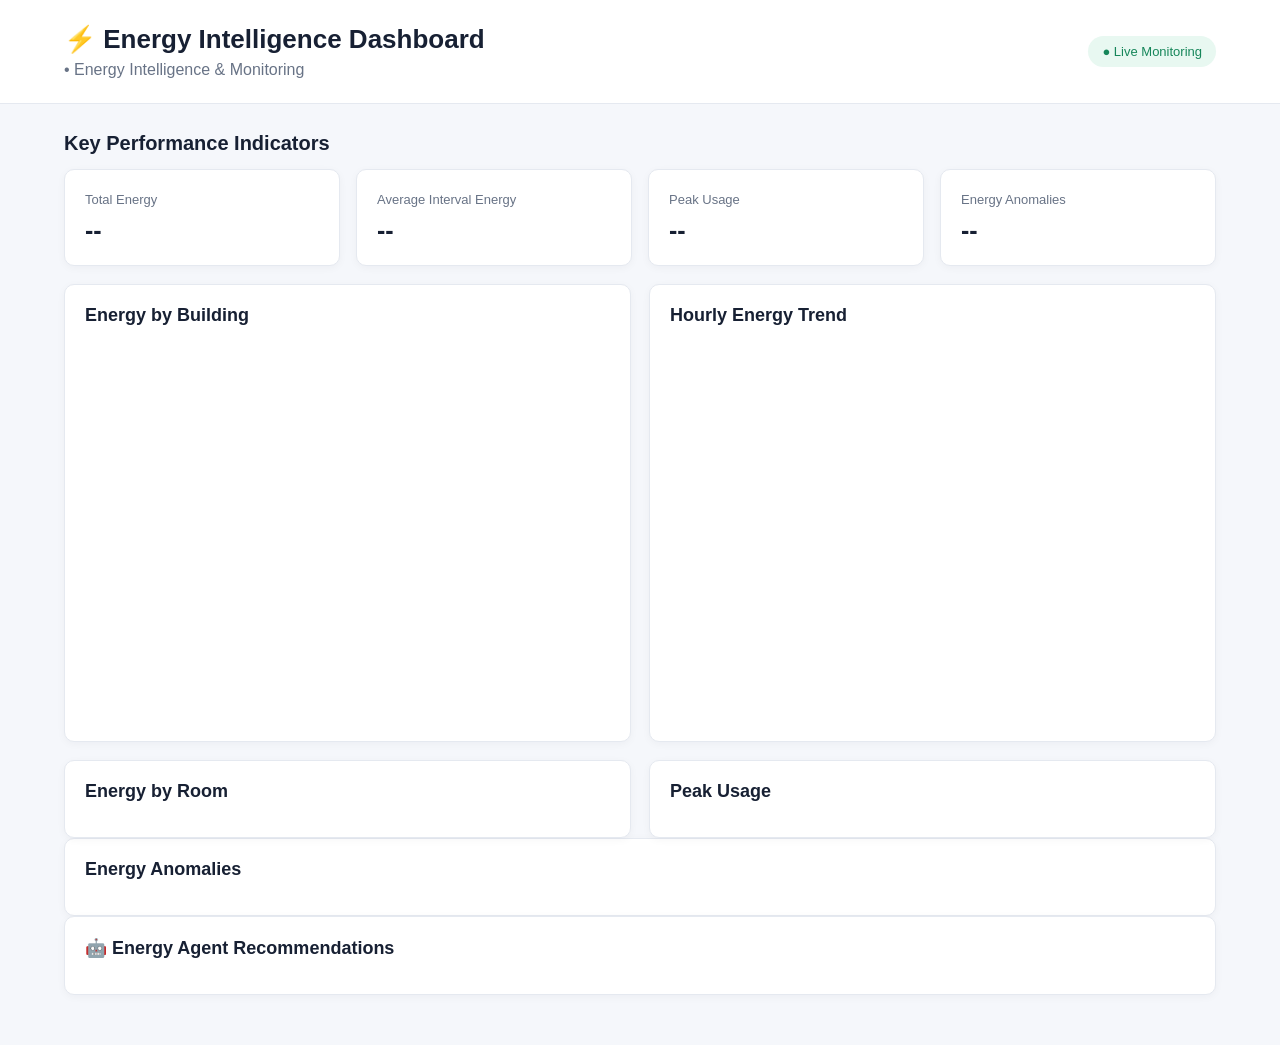
==== static/index.html @ c92b5036 "Added Energy agent" ====
<!DOCTYPE html>
<html lang="en">
<head>
    <meta charset="UTF-8">
    <meta name="viewport" content="width=device-width, initial-scale=1.0">
    <title>Energy Intelligence Dashboard</title>
    <link rel="stylesheet" href="/static/style.css">
</head>
<body>
    <header class="topbar">
        <div>
            <h1>⚡ Energy Intelligence Dashboard</h1>
            <p> • Energy Intelligence & Monitoring</p>
        </div>
        <span class="live">● Live Monitoring</span>
    </header>

    <main>

        <h2 class="section-title">Key Performance Indicators</h2>

        <section class="kpis">
            <div class="kpi">
                <span>Total Energy</span>
                <strong id="totalEnergy">--</strong>
            </div>
            <div class="kpi">
                <span>Average Interval Energy</span>
                <strong id="averageEnergy">--</strong>
            </div>
            <div class="kpi">
                <span>Peak Usage</span>
                <strong id="peakEnergy">--</strong>
            </div>
            <div class="kpi">
                <span>Energy Anomalies</span>
                <strong id="anomalyCount">--</strong>
            </div>
        </section>

        <section class="grid two">
            <div class="card">
                <h2>Energy by Building</h2>
                <div id="buildingChart" class="bar-chart"></div>
            </div>

            <div class="card trend-card">
                <h2>Hourly Energy Trend</h2>

                <div class="trend-wrapper">
                    <svg
                        id="trendChart"
                        viewBox="0 0 760 380"
                        preserveAspectRatio="xMidYMid meet"
                        aria-label="Hourly energy trend graph"
                    ></svg>
                </div>
            </div>
        </section>

        <section class="grid two">
            <div class="card">
                <h2>Energy by Room</h2>
                <div id="roomChart" class="bar-chart"></div>
            </div>

            <div class="card">
                <h2>Peak Usage</h2>
                <div id="peakDetails" class="details"></div>
            </div>
        </section>

        <section class="card">
            <h2>Energy Anomalies</h2>
            <div id="anomalies"></div>
        </section>

        <section class="card">
            <h2>🤖 Energy Agent Recommendations</h2>
            <div id="recommendations"></div>
        </section>
    </main>

    <div id="energyTooltip"></div>

    <script src="/static/app.js"></script>
</body>
</html>
---- static/style.css ----
* {
    box-sizing: border-box;
}

body {
    margin: 0;
    font-family: Arial, sans-serif;
    background: #f5f7fb;
    color: #172033;
}

.topbar {
    background: white;
    padding: 24px 5%;
    display: flex;
    justify-content: space-between;
    align-items: center;
    border-bottom: 1px solid #e5e9f0;
}

h1 {
    margin: 0;
    font-size: 26px;
}

.topbar p {
    margin: 6px 0 0;
    color: #687386;
}

.live {
    background: #e8f8f1;
    color: #16865a;
    padding: 8px 14px;
    border-radius: 20px;
    font-size: 13px;
}

main {
    width: 90%;
    max-width: 1300px;
    margin: 24px auto 50px;
}

.feature-card,
.card,
.kpi {
    background: white;
    border: 1px solid #e5e9f0;
    border-radius: 10px;
    box-shadow: 0 2px 8px rgba(20, 30, 50, 0.04);
}

.feature-card {
    padding: 20px;
}

.feature-card h2,
.card h2 {
    margin-top: 0;
    font-size: 18px;
}

.features {
    display: grid;
    grid-template-columns: repeat(3, 1fr);
    gap: 12px;
    color: #445066;
    font-size: 14px;
}

.section-title {
    margin: 28px 0 14px;
    font-size: 20px;
}

.kpis {
    display: grid;
    grid-template-columns: repeat(4, 1fr);
    gap: 16px;
}

.kpi {
    padding: 20px;
}

.kpi span {
    color: #687386;
    font-size: 13px;
}

.kpi strong {
    display: block;
    margin-top: 8px;
    font-size: 25px;
}

.grid {
    display: grid;
    gap: 18px;
    margin-top: 18px;
}

.grid.two {
    grid-template-columns: 1fr 1fr;
}

.card {
    padding: 20px;
}

.trend-card {
    min-width: 0;
}

.trend-wrapper {
    width: 100%;
    overflow: visible;
}

#trendChart {
    display: block;
    width: 100%;
    height: 380px;
    overflow: visible;
}

.bar-chart {
    display: flex;
    flex-direction: column;
    gap: 15px;
}

.bar-row {
    display: grid;
    grid-template-columns: 150px 1fr 70px;
    align-items: center;
    gap: 10px;
    font-size: 13px;
}

.bar-track {
    height: 12px;
    background: #edf1f6;
    border-radius: 10px;
    overflow: hidden;
}

.bar {
    height: 100%;
    background: #3b82f6;
    border-radius: 10px;
}

.details {
    line-height: 2;
}

table {
    width: 100%;
    border-collapse: collapse;
    font-size: 13px;
}

th,
td {
    text-align: left;
    padding: 11px;
    border-bottom: 1px solid #edf0f4;
}

th {
    background: #f8f9fb;
}

.alert {
    padding: 15px;
    border-radius: 8px;
    margin-bottom: 12px;
}

.high {
    background: #fff0f0;
    border-left: 4px solid #dc3545;
}

.medium {
    background: #fff8e8;
    border-left: 4px solid #f0a500;
}

.low {
    background: #edf9f1;
    border-left: 4px solid #24a148;
}

.alert-title {
    font-weight: bold;
    margin-bottom: 6px;
}

.muted {
    color: #687386;
    font-size: 13px;
}

#energyTooltip {
    position: fixed;
    display: none;
    background: #172033;
    color: white;
    padding: 8px 10px;
    border-radius: 6px;
    font-size: 12px;
    pointer-events: none;
    z-index: 1000;
}

@media (max-width: 900px) {
    .kpis,
    .grid.two,
    .features {
        grid-template-columns: 1fr;
    }

    #trendChart {
        height: 330px;
    }
}

@media (max-width: 600px) {
    .topbar {
        align-items: flex-start;
        gap: 15px;
        flex-direction: column;
    }

    .bar-row {
        grid-template-columns: 100px 1fr 60px;
    }
}
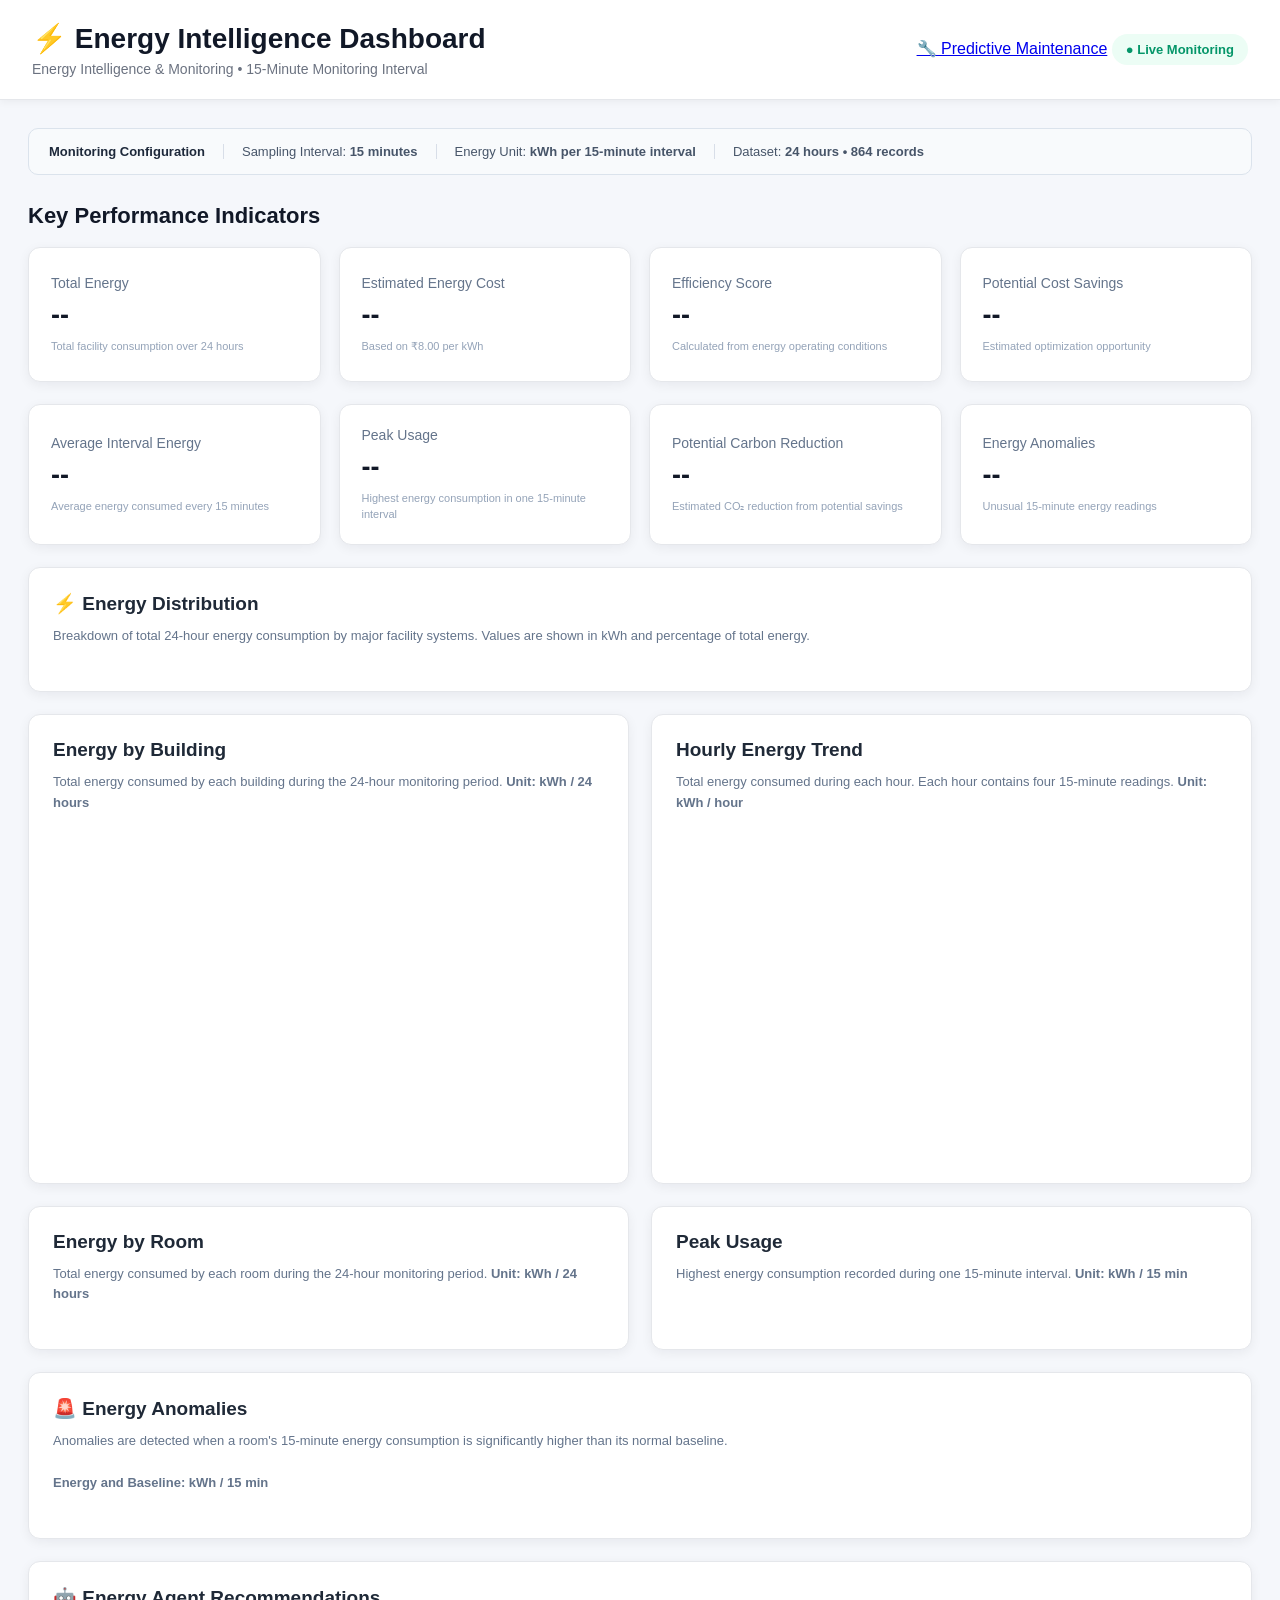
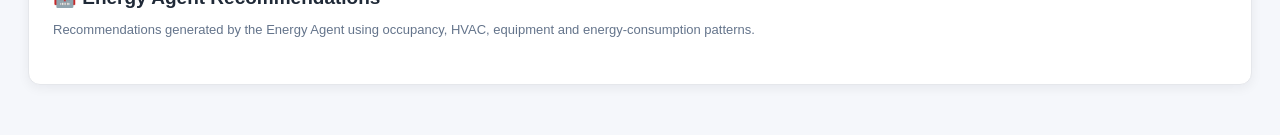
==== commit 305743da: "Add Milestone 2 project" ====
--- a/static/index.html
+++ b/static/index.html
@@ -1,88 +1,392 @@
 <!DOCTYPE html>
 <html lang="en">
+
 <head>
     <meta charset="UTF-8">
     <meta name="viewport" content="width=device-width, initial-scale=1.0">
+
     <title>Energy Intelligence Dashboard</title>
+
     <link rel="stylesheet" href="/static/style.css">
 </head>
+
 <body>
+
     <header class="topbar">
+
         <div>
             <h1>⚡ Energy Intelligence Dashboard</h1>
-            <p> • Energy Intelligence & Monitoring</p>
+
+            <p>
+                Energy Intelligence & Monitoring
+                • 15-Minute Monitoring Interval
+            </p>
         </div>
-        <span class="live">● Live Monitoring</span>
+
+        <div class="header-actions">
+            <a class="nav-link" href="/static/maintenance.html">🔧 Predictive Maintenance</a>
+            <span class="live">● Live Monitoring</span>
+        </div>
+
     </header>
 
+
     <main>
 
-        <h2 class="section-title">Key Performance Indicators</h2>
+        <!-- =====================================================
+         DATA INFORMATION
+         ===================================================== -->
+
+        <section class="info-banner">
+
+            <strong>Monitoring Configuration</strong>
+
+            <span>
+                Sampling Interval: <b>15 minutes</b>
+            </span>
+
+            <span>
+                Energy Unit: <b>kWh per 15-minute interval</b>
+            </span>
+
+            <span>
+                Dataset: <b>24 hours • 864 records</b>
+            </span>
+
+        </section>
+
+
+        <!-- =====================================================
+         KPI SECTION
+         ===================================================== -->
+
+        <h2 class="section-title">
+            Key Performance Indicators
+        </h2>
+
 
         <section class="kpis">
-            <div class="kpi">
+
+            <div class="kpi">
+
                 <span>Total Energy</span>
-                <strong id="totalEnergy">--</strong>
-            </div>
-            <div class="kpi">
+
+                <strong id="totalEnergy">
+                    --
+                </strong>
+
+                <small>
+                    Total facility consumption over 24 hours
+                </small>
+
+            </div>
+
+
+            <div class="kpi">
+
+                <span>Estimated Energy Cost</span>
+
+                <strong id="estimatedCost">
+                    --
+                </strong>
+
+                <small>
+                    Based on ₹8.00 per kWh
+                </small>
+
+            </div>
+
+
+            <div class="kpi">
+
+                <span>Efficiency Score</span>
+
+                <strong id="efficiencyScore">
+                    --
+                </strong>
+
+                <small>
+                    Calculated from energy operating conditions
+                </small>
+
+            </div>
+
+
+            <div class="kpi">
+
+                <span>Potential Cost Savings</span>
+
+                <strong id="potentialSavings">
+                    --
+                </strong>
+
+                <small>
+                    Estimated optimization opportunity
+                </small>
+
+            </div>
+
+        </section>
+
+
+        <section class="kpis">
+
+            <div class="kpi">
+
                 <span>Average Interval Energy</span>
-                <strong id="averageEnergy">--</strong>
-            </div>
-            <div class="kpi">
+
+                <strong id="averageEnergy">
+                    --
+                </strong>
+
+                <small>
+                    Average energy consumed every 15 minutes
+                </small>
+
+            </div>
+
+
+            <div class="kpi">
+
                 <span>Peak Usage</span>
-                <strong id="peakEnergy">--</strong>
-            </div>
-            <div class="kpi">
+
+                <strong id="peakEnergy">
+                    --
+                </strong>
+
+                <small>
+                    Highest energy consumption in one 15-minute interval
+                </small>
+
+            </div>
+
+
+            <div class="kpi">
+
+                <span>Potential Carbon Reduction</span>
+
+                <strong id="carbonReduction">
+                    --
+                </strong>
+
+                <small>
+                    Estimated CO₂ reduction from potential savings
+                </small>
+
+            </div>
+
+
+            <div class="kpi">
+
                 <span>Energy Anomalies</span>
-                <strong id="anomalyCount">--</strong>
-            </div>
-        </section>
+
+                <strong id="anomalyCount">
+                    --
+                </strong>
+
+                <small>
+                    Unusual 15-minute energy readings
+                </small>
+
+            </div>
+
+        </section>
+
+
+        <!-- =====================================================
+         ENERGY DISTRIBUTION
+         ===================================================== -->
+
+        <section class="card">
+
+            <h2>
+                ⚡ Energy Distribution
+            </h2>
+
+            <p class="chart-description">
+
+                Breakdown of total 24-hour energy consumption
+                by major facility systems.
+
+                Values are shown in kWh and percentage of total energy.
+
+            </p>
+
+            <div id="energyDistribution"></div>
+
+        </section>
+
+
+        <!-- =====================================================
+         BUILDING + HOURLY TREND
+         ===================================================== -->
 
         <section class="grid two">
+
+
             <div class="card">
-                <h2>Energy by Building</h2>
+
+                <h2>
+                    Energy by Building
+                </h2>
+
+                <p class="chart-description">
+
+                    Total energy consumed by each building
+                    during the 24-hour monitoring period.
+
+                    <b>Unit: kWh / 24 hours</b>
+
+                </p>
+
                 <div id="buildingChart" class="bar-chart"></div>
-            </div>
+
+            </div>
+
 
             <div class="card trend-card">
-                <h2>Hourly Energy Trend</h2>
+
+                <h2>
+                    Hourly Energy Trend
+                </h2>
+
+                <p class="chart-description">
+
+                    Total energy consumed during each hour.
+
+                    Each hour contains four
+                    15-minute readings.
+
+                    <b>Unit: kWh / hour</b>
+
+                </p>
 
                 <div class="trend-wrapper">
-                    <svg
-                        id="trendChart"
-                        viewBox="0 0 760 380"
-                        preserveAspectRatio="xMidYMid meet"
-                        aria-label="Hourly energy trend graph"
-                    ></svg>
+
+                    <svg id="trendChart" viewBox="0 0 760 380" preserveAspectRatio="xMidYMid meet"
+                        aria-label="Hourly energy consumption trend"></svg>
+
                 </div>
-            </div>
-        </section>
+
+            </div>
+
+        </section>
+
+
+        <!-- =====================================================
+         ROOM + PEAK
+         ===================================================== -->
 
         <section class="grid two">
+
+
             <div class="card">
-                <h2>Energy by Room</h2>
+
+                <h2>
+                    Energy by Room
+                </h2>
+
+                <p class="chart-description">
+
+                    Total energy consumed by each room
+                    during the 24-hour monitoring period.
+
+                    <b>Unit: kWh / 24 hours</b>
+
+                </p>
+
                 <div id="roomChart" class="bar-chart"></div>
-            </div>
+
+            </div>
+
 
             <div class="card">
-                <h2>Peak Usage</h2>
+
+                <h2>
+                    Peak Usage
+                </h2>
+
+                <p class="chart-description">
+
+                    Highest energy consumption recorded
+                    during one 15-minute interval.
+
+                    <b>Unit: kWh / 15 min</b>
+
+                </p>
+
                 <div id="peakDetails" class="details"></div>
-            </div>
-        </section>
+
+            </div>
+
+        </section>
+
+
+        <!-- =====================================================
+         ANOMALIES
+         ===================================================== -->
 
         <section class="card">
-            <h2>Energy Anomalies</h2>
+
+            <h2>
+                🚨 Energy Anomalies
+            </h2>
+
+            <p class="chart-description">
+
+                Anomalies are detected when a room's
+                15-minute energy consumption is significantly
+                higher than its normal baseline.
+
+                <br><br>
+
+                <b>
+                    Energy and Baseline:
+                    kWh / 15 min
+                </b>
+
+            </p>
+
             <div id="anomalies"></div>
-        </section>
+
+        </section>
+
+
+        <!-- =====================================================
+         ENERGY AGENT
+         ===================================================== -->
 
         <section class="card">
-            <h2>🤖 Energy Agent Recommendations</h2>
+
+            <h2>
+                🤖 Energy Agent Recommendations
+            </h2>
+
+            <p class="chart-description">
+
+                Recommendations generated by the Energy Agent
+                using occupancy, HVAC, equipment and
+                energy-consumption patterns.
+
+            </p>
+
             <div id="recommendations"></div>
-        </section>
+
+        </section>
+
+
     </main>
 
+
+    <!-- =========================================================
+     TOOLTIP
+     ========================================================= -->
+
     <div id="energyTooltip"></div>
 
+
     <script src="/static/app.js"></script>
+
 </body>
-</html>
+
+</html>
--- a/static/style.css
+++ b/static/style.css
@@ -1,241 +1,650 @@
+/* =========================================================
+   GLOBAL
+   ========================================================= */
+
 * {
-    box-sizing: border-box;
+  box-sizing: border-box;
 }
 
 body {
-    margin: 0;
-    font-family: Arial, sans-serif;
-    background: #f5f7fb;
-    color: #172033;
-}
+  margin: 0;
+  padding: 0;
+  font-family: Arial, Helvetica, sans-serif;
+  background: #f5f7fb;
+  color: #1f2937;
+}
+
+main {
+  max-width: 1400px;
+  margin: 0 auto;
+  padding: 28px;
+}
+
+h1,
+h2,
+p {
+  margin-top: 0;
+}
+
+
+/* =========================================================
+   TOP BAR
+   ========================================================= */
 
 .topbar {
-    background: white;
-    padding: 24px 5%;
-    display: flex;
-    justify-content: space-between;
-    align-items: center;
-    border-bottom: 1px solid #e5e9f0;
-}
-
-h1 {
-    margin: 0;
-    font-size: 26px;
+  background: white;
+  padding: 22px 32px;
+
+  display: flex;
+  justify-content: space-between;
+  align-items: center;
+
+  border-bottom: 1px solid #e5e7eb;
+
+  box-shadow: 0 2px 8px rgba(0, 0, 0, 0.05);
+}
+
+.topbar h1 {
+  margin: 0 0 6px 0;
+
+  font-size: 28px;
+  font-weight: 700;
+
+  color: #111827;
 }
 
 .topbar p {
-    margin: 6px 0 0;
-    color: #687386;
+  margin: 0;
+
+  font-size: 14px;
+
+  color: #6b7280;
 }
 
 .live {
-    background: #e8f8f1;
-    color: #16865a;
-    padding: 8px 14px;
-    border-radius: 20px;
-    font-size: 13px;
-}
-
-main {
-    width: 90%;
-    max-width: 1300px;
-    margin: 24px auto 50px;
-}
-
-.feature-card,
-.card,
+  display: inline-flex;
+  align-items: center;
+
+  padding: 8px 14px;
+
+  border-radius: 20px;
+
+  background: #ecfdf5;
+
+  color: #059669;
+
+  font-size: 13px;
+  font-weight: 600;
+}
+
+
+/* =========================================================
+   SECTION TITLE
+   ========================================================= */
+
+.section-title {
+  margin: 10px 0 18px;
+
+  font-size: 22px;
+
+  color: #111827;
+}
+
+
+/* =========================================================
+   MONITORING INFORMATION
+   ========================================================= */
+
+.info-banner {
+  display: flex;
+
+  flex-wrap: wrap;
+
+  align-items: center;
+
+  gap: 18px;
+
+  margin-bottom: 28px;
+
+  padding: 15px 20px;
+
+  background: #f8fafc;
+
+  border: 1px solid #dbe3ec;
+
+  border-radius: 10px;
+
+  font-size: 13px;
+
+  color: #475569;
+}
+
+.info-banner strong {
+  color: #1e293b;
+}
+
+.info-banner span {
+  padding-left: 18px;
+
+  border-left: 1px solid #d8dee8;
+}
+
+
+/* =========================================================
+   KPI GRID
+   ========================================================= */
+
+.kpis {
+  display: grid;
+
+  grid-template-columns:
+    repeat(4, minmax(0, 1fr));
+
+  gap: 18px;
+
+  margin-bottom: 22px;
+}
+
 .kpi {
-    background: white;
-    border: 1px solid #e5e9f0;
-    border-radius: 10px;
-    box-shadow: 0 2px 8px rgba(20, 30, 50, 0.04);
-}
-
-.feature-card {
-    padding: 20px;
-}
-
-.feature-card h2,
+  min-height: 135px;
+
+  padding: 22px;
+
+  background: white;
+
+  border: 1px solid #e5e7eb;
+
+  border-radius: 12px;
+
+  box-shadow:
+    0 3px 12px rgba(15, 23, 42, 0.06);
+
+  display: flex;
+
+  flex-direction: column;
+
+  justify-content: center;
+}
+
+.kpi span {
+  display: block;
+
+  margin-bottom: 8px;
+
+  font-size: 14px;
+
+  color: #64748b;
+
+  font-weight: 500;
+}
+
+.kpi strong {
+  display: block;
+
+  font-size: 27px;
+
+  line-height: 1.2;
+
+  color: #111827;
+}
+
+.kpi small {
+  display: block;
+
+  margin-top: 8px;
+
+  font-size: 11px;
+
+  line-height: 1.4;
+
+  color: #94a3b8;
+}
+
+
+/* =========================================================
+   CARDS
+   ========================================================= */
+
+.card {
+  background: white;
+
+  border: 1px solid #e5e7eb;
+
+  border-radius: 12px;
+
+  padding: 24px;
+
+  margin-bottom: 22px;
+
+  box-shadow:
+    0 3px 12px rgba(15, 23, 42, 0.06);
+}
+
 .card h2 {
-    margin-top: 0;
-    font-size: 18px;
-}
-
-.features {
-    display: grid;
-    grid-template-columns: repeat(3, 1fr);
+  margin-bottom: 16px;
+
+  font-size: 19px;
+
+  color: #1f2937;
+}
+
+
+/* =========================================================
+   TWO COLUMN GRID
+   ========================================================= */
+
+.grid.two {
+  display: grid;
+
+  grid-template-columns:
+    repeat(2, minmax(0, 1fr));
+
+  gap: 22px;
+
+  margin-bottom: 22px;
+}
+
+.grid.two .card {
+  margin-bottom: 0;
+}
+
+
+/* =========================================================
+   CHART DESCRIPTION
+   ========================================================= */
+
+.chart-description {
+  margin: -5px 0 20px;
+
+  font-size: 13px;
+
+  line-height: 1.6;
+
+  color: #64748b;
+}
+
+
+/* =========================================================
+   BAR CHART
+   ========================================================= */
+
+.bar-chart {
+  width: 100%;
+}
+
+.bar-row {
+  display: grid;
+
+  grid-template-columns: 155px 1fr 90px;
+
+  align-items: center;
+
+  gap: 12px;
+
+  margin-bottom: 18px;
+}
+
+.bar-row>span:first-child {
+  font-size: 13px;
+
+  line-height: 1.35;
+
+  color: #374151;
+}
+
+.bar-row>span:last-child {
+  font-size: 12px;
+
+  text-align: right;
+
+  color: #64748b;
+
+  white-space: nowrap;
+}
+
+.bar-track {
+  height: 12px;
+
+  background: #e5e7eb;
+
+  border-radius: 999px;
+
+  overflow: hidden;
+}
+
+.bar {
+  height: 100%;
+
+  min-width: 2px;
+
+  background: #3b82f6;
+
+  border-radius: 999px;
+
+  transition: width 0.4s ease;
+}
+
+
+/* =========================================================
+   ENERGY DISTRIBUTION
+   ========================================================= */
+
+.distribution-row {
+  margin-bottom: 22px;
+}
+
+.distribution-top {
+  display: flex;
+
+  justify-content: space-between;
+
+  align-items: center;
+
+  margin-bottom: 7px;
+
+  font-size: 14px;
+}
+
+.distribution-top span:first-child {
+  color: #374151;
+
+  font-weight: 500;
+}
+
+.distribution-top span:last-child {
+  color: #3b82f6;
+
+  font-weight: 600;
+}
+
+.distribution-track {
+  width: 100%;
+
+  height: 11px;
+
+  background: #e5e7eb;
+
+  border-radius: 999px;
+
+  overflow: hidden;
+}
+
+.distribution-bar {
+  height: 100%;
+
+  background: #3b82f6;
+
+  border-radius: 999px;
+
+  transition: width 0.5s ease;
+}
+
+.distribution-value {
+  margin-top: 6px;
+
+  font-size: 12px;
+
+  color: #94a3b8;
+}
+
+
+/* =========================================================
+   HOURLY TREND
+   ========================================================= */
+
+.trend-card {
+  overflow: hidden;
+}
+
+.trend-wrapper {
+  width: 100%;
+
+  overflow-x: auto;
+}
+
+#trendChart {
+  display: block;
+
+  width: 100%;
+
+  min-width: 650px;
+
+  height: auto;
+}
+
+
+/* =========================================================
+   PEAK DETAILS
+   ========================================================= */
+
+.details {
+  display: flex;
+
+  flex-direction: column;
+
+  gap: 14px;
+
+  padding-top: 8px;
+}
+
+.details div {
+  padding: 12px 14px;
+
+  background: #f8fafc;
+
+  border-radius: 8px;
+
+  border: 1px solid #edf0f4;
+
+  font-size: 14px;
+
+  color: #475569;
+}
+
+.details b {
+  color: #1f2937;
+}
+
+
+/* =========================================================
+   TABLE
+   ========================================================= */
+
+table {
+  width: 100%;
+
+  border-collapse: collapse;
+
+  font-size: 13px;
+}
+
+thead {
+  background: #f8fafc;
+}
+
+th {
+  padding: 13px 12px;
+
+  text-align: left;
+
+  font-weight: 600;
+
+  color: #475569;
+
+  border-bottom: 1px solid #e5e7eb;
+}
+
+td {
+  padding: 13px 12px;
+
+  color: #4b5563;
+
+  border-bottom: 1px solid #eef2f7;
+}
+
+tbody tr:hover {
+  background: #f8fafc;
+}
+
+
+/* =========================================================
+   AGENT RECOMMENDATIONS
+   ========================================================= */
+
+.alert {
+  padding: 16px 18px;
+
+  margin-bottom: 12px;
+
+  border-radius: 9px;
+
+  border: 1px solid #e5e7eb;
+
+  background: #f8fafc;
+
+  line-height: 1.5;
+
+  font-size: 14px;
+}
+
+.alert-title {
+  margin-bottom: 6px;
+
+  font-weight: 700;
+
+  color: #1f2937;
+}
+
+.alert.high {
+  border-left: 4px solid #ef4444;
+
+  background: #fff7f7;
+}
+
+.alert.medium {
+  border-left: 4px solid #f59e0b;
+
+  background: #fffbeb;
+}
+
+.alert.low {
+  border-left: 4px solid #10b981;
+
+  background: #f0fdf4;
+}
+
+.muted {
+  color: #94a3b8;
+
+  font-size: 13px;
+}
+
+
+/* =========================================================
+   ENERGY TOOLTIP
+   ========================================================= */
+
+#energyTooltip {
+  display: none;
+
+  position: fixed;
+
+  z-index: 9999;
+
+  padding: 12px 14px;
+
+  background: #111827;
+
+  color: white;
+
+  border-radius: 8px;
+
+  font-size: 12px;
+
+  line-height: 1.6;
+
+  pointer-events: none;
+
+  box-shadow:
+    0 5px 20px rgba(0, 0, 0, 0.2);
+}
+
+#energyTooltip strong {
+  color: #e5e7eb;
+}
+
+
+/* =========================================================
+   RESPONSIVE DESIGN
+   ========================================================= */
+
+@media (max-width: 1100px) {
+
+  .kpis {
+    grid-template-columns:
+      repeat(2, minmax(0, 1fr));
+  }
+
+  .grid.two {
+    grid-template-columns: 1fr;
+  }
+
+}
+
+
+@media (max-width: 700px) {
+
+  main {
+    padding: 16px;
+  }
+
+  .topbar {
+    padding: 18px;
+
+    flex-direction: column;
+
+    align-items: flex-start;
+
     gap: 12px;
-    color: #445066;
-    font-size: 14px;
-}
-
-.section-title {
-    margin: 28px 0 14px;
-    font-size: 20px;
-}
-
-.kpis {
-    display: grid;
-    grid-template-columns: repeat(4, 1fr);
-    gap: 16px;
-}
-
-.kpi {
-    padding: 20px;
-}
-
-.kpi span {
-    color: #687386;
-    font-size: 13px;
-}
-
-.kpi strong {
+  }
+
+  .topbar h1 {
+    font-size: 23px;
+  }
+
+  .kpis {
+    grid-template-columns: 1fr;
+  }
+
+  .info-banner {
+    flex-direction: column;
+
+    align-items: flex-start;
+  }
+
+  .info-banner span {
+    padding-left: 0;
+
+    border-left: none;
+  }
+
+  .bar-row {
+    grid-template-columns:
+      110px 1fr 75px;
+
+    gap: 8px;
+  }
+
+  .card {
+    padding: 18px;
+  }
+
+  table {
     display: block;
-    margin-top: 8px;
-    font-size: 25px;
-}
-
-.grid {
-    display: grid;
-    gap: 18px;
-    margin-top: 18px;
-}
-
-.grid.two {
-    grid-template-columns: 1fr 1fr;
-}
-
-.card {
-    padding: 20px;
-}
-
-.trend-card {
-    min-width: 0;
-}
-
-.trend-wrapper {
-    width: 100%;
-    overflow: visible;
-}
-
-#trendChart {
-    display: block;
-    width: 100%;
-    height: 380px;
-    overflow: visible;
-}
-
-.bar-chart {
-    display: flex;
-    flex-direction: column;
-    gap: 15px;
-}
-
-.bar-row {
-    display: grid;
-    grid-template-columns: 150px 1fr 70px;
-    align-items: center;
-    gap: 10px;
-    font-size: 13px;
-}
-
-.bar-track {
-    height: 12px;
-    background: #edf1f6;
-    border-radius: 10px;
-    overflow: hidden;
-}
-
-.bar {
-    height: 100%;
-    background: #3b82f6;
-    border-radius: 10px;
-}
-
-.details {
-    line-height: 2;
-}
-
-table {
-    width: 100%;
-    border-collapse: collapse;
-    font-size: 13px;
-}
-
-th,
-td {
-    text-align: left;
-    padding: 11px;
-    border-bottom: 1px solid #edf0f4;
-}
-
-th {
-    background: #f8f9fb;
-}
-
-.alert {
-    padding: 15px;
-    border-radius: 8px;
-    margin-bottom: 12px;
-}
-
-.high {
-    background: #fff0f0;
-    border-left: 4px solid #dc3545;
-}
-
-.medium {
-    background: #fff8e8;
-    border-left: 4px solid #f0a500;
-}
-
-.low {
-    background: #edf9f1;
-    border-left: 4px solid #24a148;
-}
-
-.alert-title {
-    font-weight: bold;
-    margin-bottom: 6px;
-}
-
-.muted {
-    color: #687386;
-    font-size: 13px;
-}
-
-#energyTooltip {
-    position: fixed;
-    display: none;
-    background: #172033;
-    color: white;
-    padding: 8px 10px;
-    border-radius: 6px;
-    font-size: 12px;
-    pointer-events: none;
-    z-index: 1000;
-}
-
-@media (max-width: 900px) {
-    .kpis,
-    .grid.two,
-    .features {
-        grid-template-columns: 1fr;
-    }
-
-    #trendChart {
-        height: 330px;
-    }
-}
-
-@media (max-width: 600px) {
-    .topbar {
-        align-items: flex-start;
-        gap: 15px;
-        flex-direction: column;
-    }
-
-    .bar-row {
-        grid-template-columns: 100px 1fr 60px;
-    }
-}
+
+    overflow-x: auto;
+
+    white-space: nowrap;
+  }
+
+}
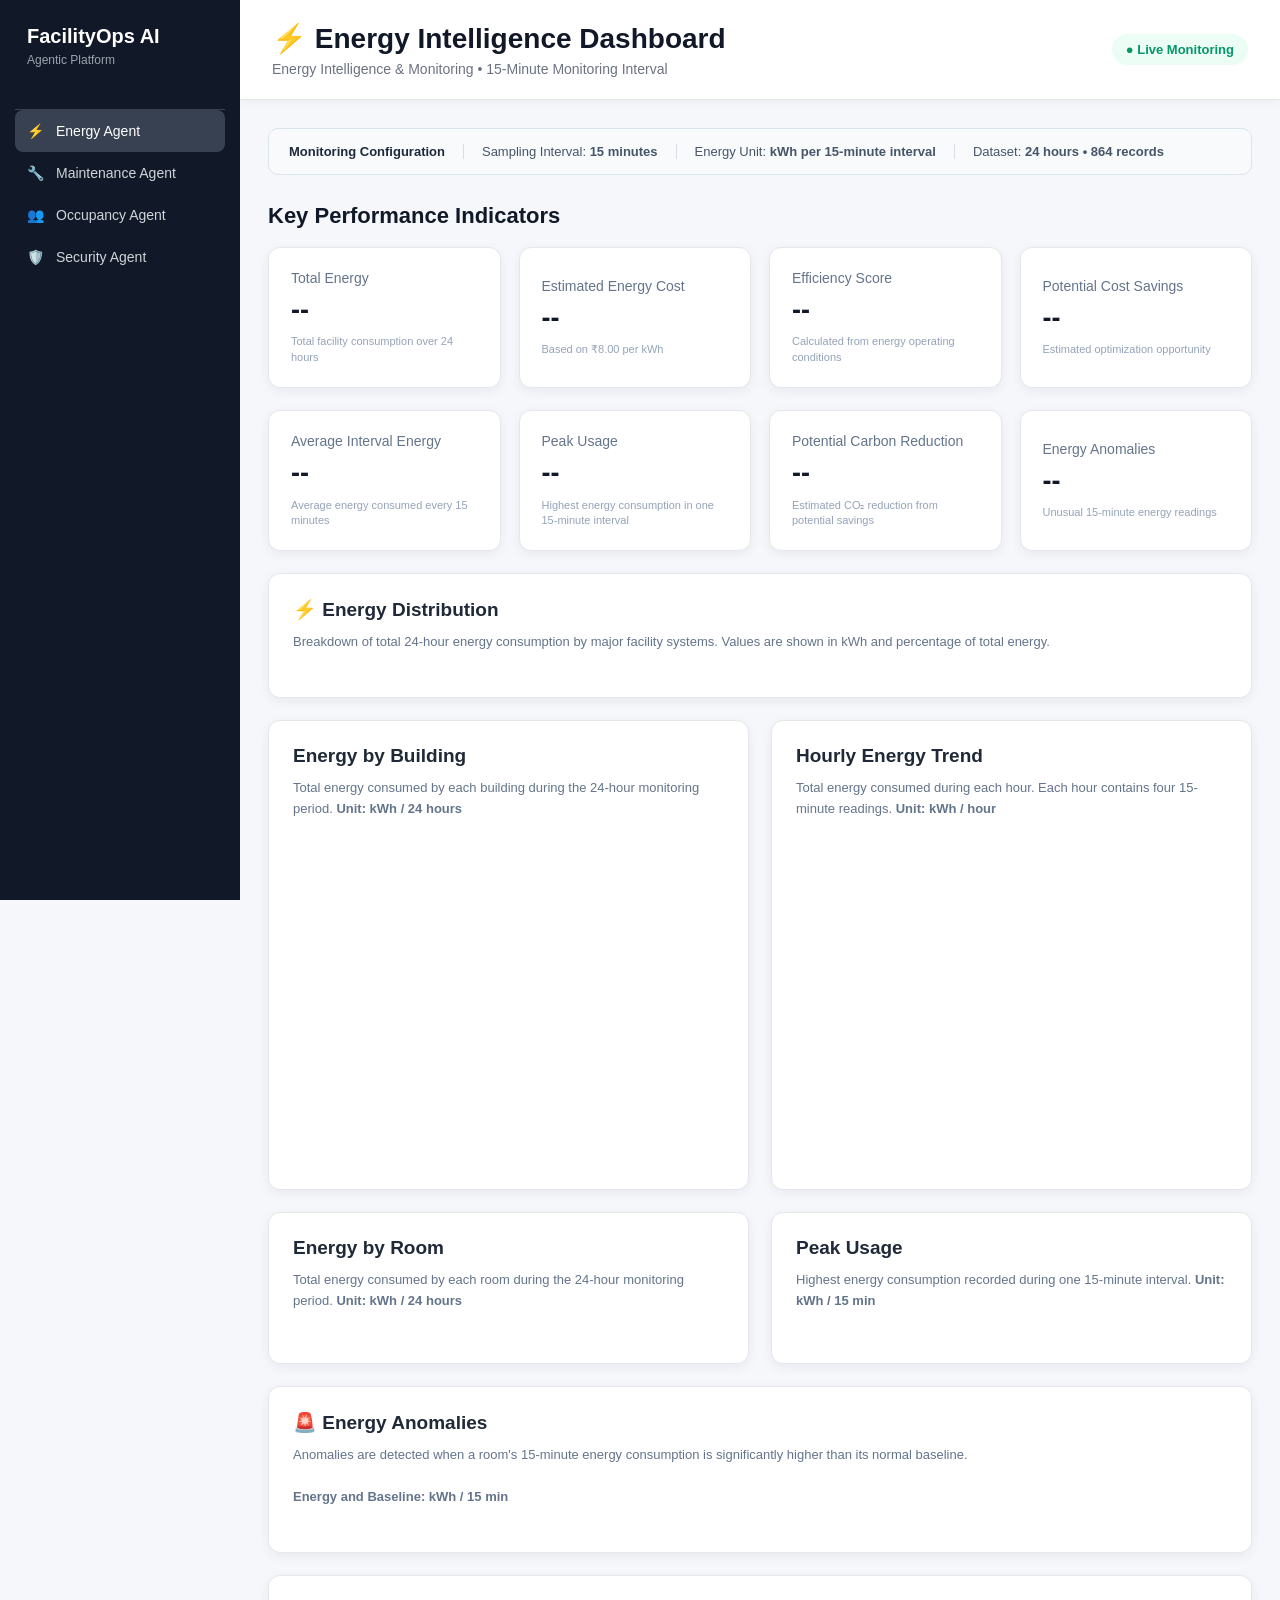
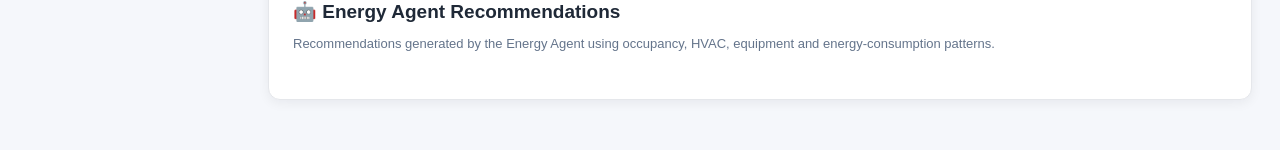
==== commit 53525587: "Add changes to  predictive maintenance agent" ====
--- a/static/index.html
+++ b/static/index.html
@@ -11,6 +11,34 @@
 </head>
 
 <body>
+    <aside class="sidebar">
+        <div class="sidebar-logo">
+            <h2>FacilityOps AI</h2>
+            <p>Agentic Platform</p>
+        </div>
+    
+    
+            <a href="/" class="nav-item active">
+                <span>⚡</span>
+                <span>Energy Agent</span>
+            </a>
+    
+            <a href="/maintenance.html" class="nav-item">
+                <span>🔧</span>
+                <span>Maintenance Agent</span>
+            </a>
+    
+            <a href="/occupancy.html" class="nav-item">
+                <span>👥</span>
+                <span>Occupancy Agent</span>
+            </a>
+    
+            <a href="/security.html" class="nav-item">
+                <span>🛡️</span>
+                <span>Security Agent</span>
+            </a>
+        </nav>
+    </aside>
 
     <header class="topbar">
 
@@ -24,7 +52,6 @@
         </div>
 
         <div class="header-actions">
-            <a class="nav-link" href="/static/maintenance.html">🔧 Predictive Maintenance</a>
             <span class="live">● Live Monitoring</span>
         </div>
 
--- a/static/style.css
+++ b/static/style.css
@@ -647,4 +647,73 @@
     white-space: nowrap;
   }
 
+}
+.sidebar {
+  position: fixed;
+  left: 0;
+  top: 0;
+  width: 240px;
+  height: 100vh;
+  background: #111827;
+  color: white;
+  padding: 25px 15px;
+  z-index: 1000;
+}
+
+.sidebar-logo {
+  padding: 0 12px 30px;
+  border-bottom: 1px solid #374151;
+}
+
+.sidebar-logo h2 {
+  margin: 0;
+  font-size: 20px;
+}
+
+.sidebar-logo p {
+  margin-top: 5px;
+  font-size: 12px;
+  color: #9ca3af;
+}
+
+.sidebar-nav {
+  margin-top: 25px;
+  display: flex;
+  flex-direction: column;
+  gap: 8px;
+}
+
+.nav-item {
+  display: flex;
+  align-items: center;
+  gap: 12px;
+  padding: 13px 12px;
+  color: #d1d5db;
+  text-decoration: none;
+  border-radius: 8px;
+  font-size: 14px;
+}
+
+.nav-item:hover {
+  background: #1f2937;
+  color: white;
+}
+
+.nav-item.active {
+  background: #374151;
+  color: white;
+}
+
+body {
+  padding-left: 240px;
+}
+
+@media (max-width: 700px) {
+  .sidebar {
+    width: 190px;
+  }
+
+  body {
+    padding-left: 190px;
+  }
 }
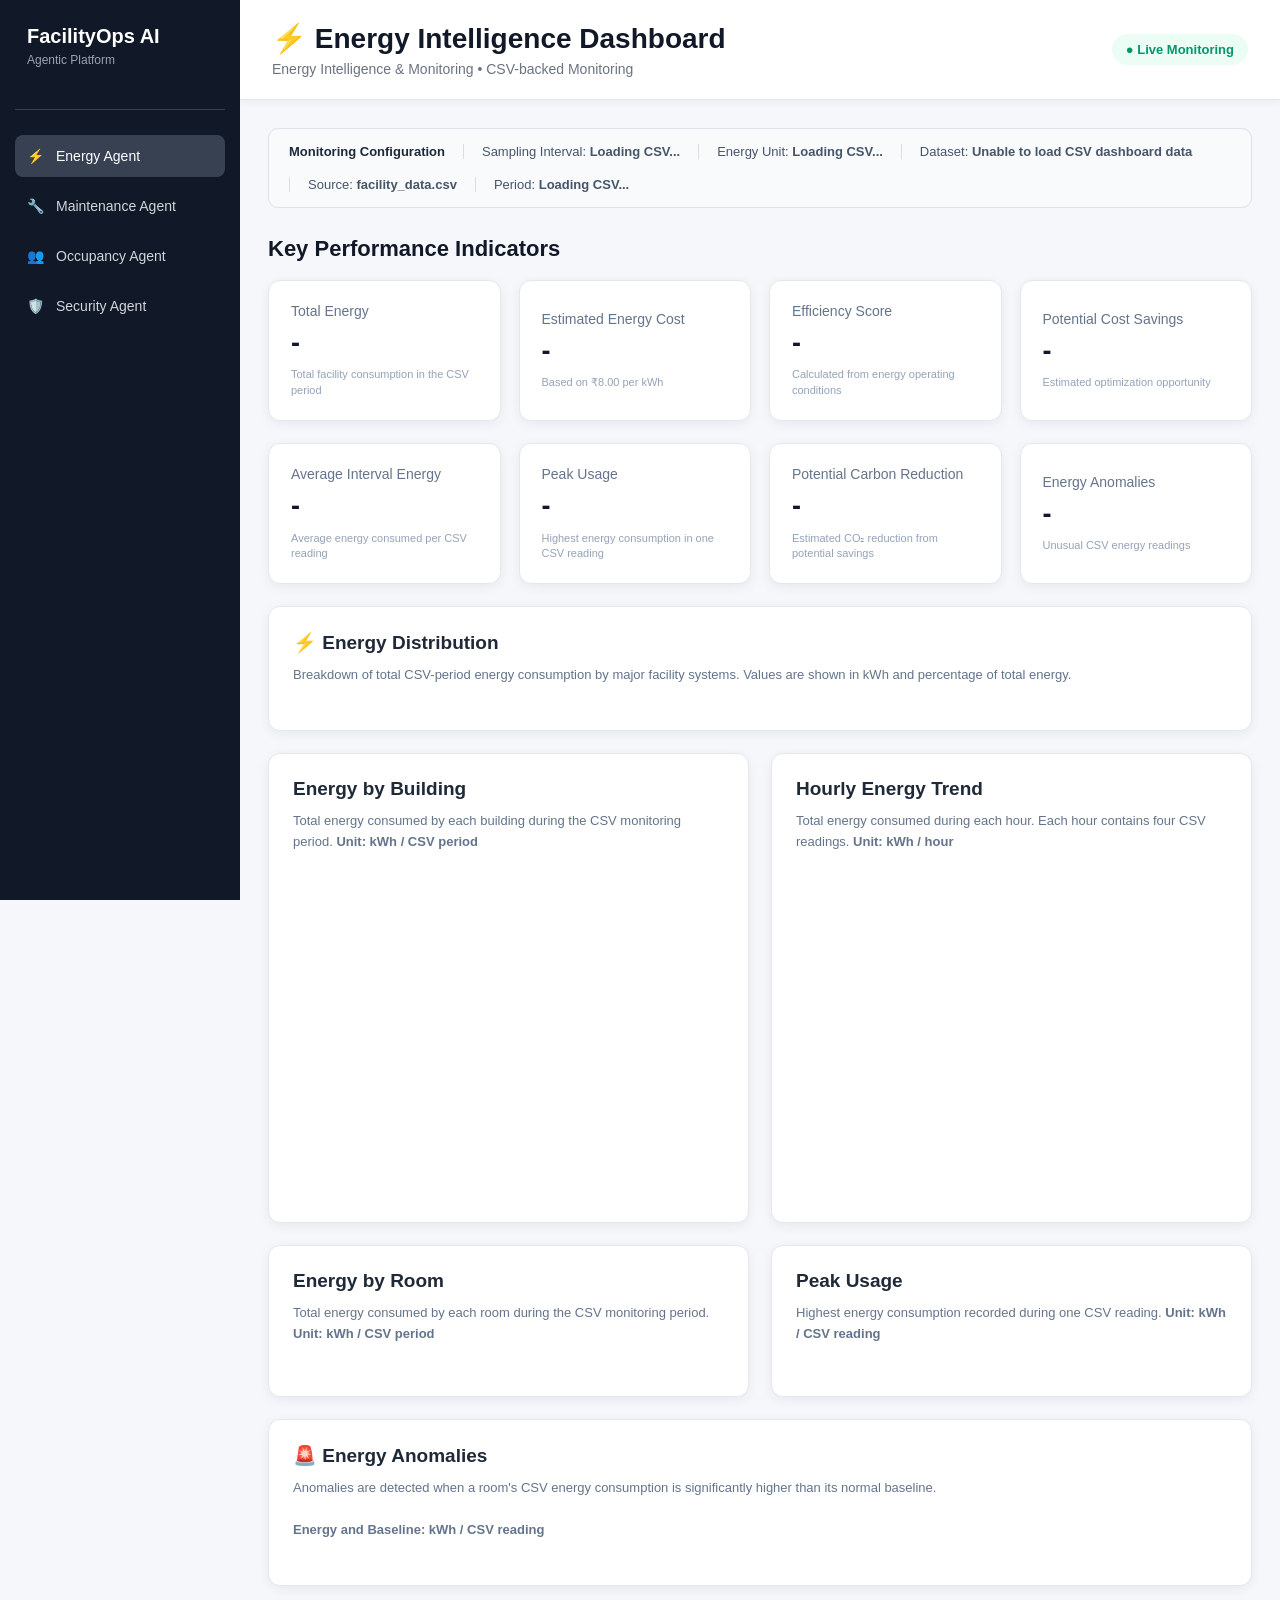
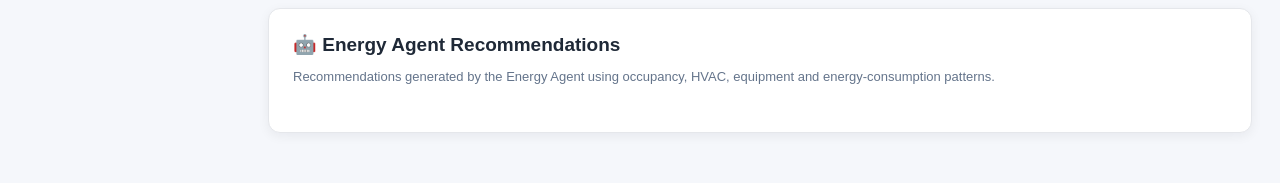
==== commit e1238e00: "Ensure dashboards use CSV-backed data Co-authored-by: arena-agent <297053741+arena-agent@users.norep" ====
--- a/static/index.html
+++ b/static/index.html
@@ -17,7 +17,7 @@
             <p>Agentic Platform</p>
         </div>
     
-    
+        <nav class="sidebar-nav">
             <a href="/" class="nav-item active">
                 <span>⚡</span>
                 <span>Energy Agent</span>
@@ -47,7 +47,7 @@
 
             <p>
                 Energy Intelligence & Monitoring
-                • 15-Minute Monitoring Interval
+                • CSV-backed Monitoring
             </p>
         </div>
 
@@ -69,15 +69,23 @@
             <strong>Monitoring Configuration</strong>
 
             <span>
-                Sampling Interval: <b>15 minutes</b>
+                Sampling Interval: <b id="samplingInterval">Loading CSV...</b>
             </span>
 
             <span>
-                Energy Unit: <b>kWh per 15-minute interval</b>
+                Energy Unit: <b id="energyUnit">Loading CSV...</b>
             </span>
 
             <span>
-                Dataset: <b>24 hours • 864 records</b>
+                Dataset: <b id="datasetSummary">Loading CSV...</b>
+            </span>
+
+            <span>
+                Source: <b id="dataSource">facility_data.csv</b>
+            </span>
+
+            <span>
+                Period: <b id="monitoringPeriod">Loading CSV...</b>
             </span>
 
         </section>
@@ -103,7 +111,7 @@
                 </strong>
 
                 <small>
-                    Total facility consumption over 24 hours
+                    Total facility consumption in the CSV period
                 </small>
 
             </div>
@@ -167,7 +175,7 @@
                 </strong>
 
                 <small>
-                    Average energy consumed every 15 minutes
+                    Average energy consumed per CSV reading
                 </small>
 
             </div>
@@ -182,7 +190,7 @@
                 </strong>
 
                 <small>
-                    Highest energy consumption in one 15-minute interval
+                    Highest energy consumption in one CSV reading
                 </small>
 
             </div>
@@ -212,7 +220,7 @@
                 </strong>
 
                 <small>
-                    Unusual 15-minute energy readings
+                    Unusual CSV energy readings
                 </small>
 
             </div>
@@ -232,7 +240,7 @@
 
             <p class="chart-description">
 
-                Breakdown of total 24-hour energy consumption
+                Breakdown of total CSV-period energy consumption
                 by major facility systems.
 
                 Values are shown in kWh and percentage of total energy.
@@ -260,9 +268,9 @@
                 <p class="chart-description">
 
                     Total energy consumed by each building
-                    during the 24-hour monitoring period.
-
-                    <b>Unit: kWh / 24 hours</b>
+                    during the CSV monitoring period.
+
+                    <b>Unit: kWh / CSV period</b>
 
                 </p>
 
@@ -282,7 +290,7 @@
                     Total energy consumed during each hour.
 
                     Each hour contains four
-                    15-minute readings.
+                    CSV readings.
 
                     <b>Unit: kWh / hour</b>
 
@@ -316,9 +324,9 @@
                 <p class="chart-description">
 
                     Total energy consumed by each room
-                    during the 24-hour monitoring period.
-
-                    <b>Unit: kWh / 24 hours</b>
+                    during the CSV monitoring period.
+
+                    <b>Unit: kWh / CSV period</b>
 
                 </p>
 
@@ -336,9 +344,9 @@
                 <p class="chart-description">
 
                     Highest energy consumption recorded
-                    during one 15-minute interval.
-
-                    <b>Unit: kWh / 15 min</b>
+                    during one CSV reading.
+
+                    <b>Unit: kWh / CSV reading</b>
 
                 </p>
 
@@ -362,14 +370,14 @@
             <p class="chart-description">
 
                 Anomalies are detected when a room's
-                15-minute energy consumption is significantly
+                CSV energy consumption is significantly
                 higher than its normal baseline.
 
                 <br><br>
 
                 <b>
                     Energy and Baseline:
-                    kWh / 15 min
+                    kWh / CSV reading
                 </b>
 
             </p>
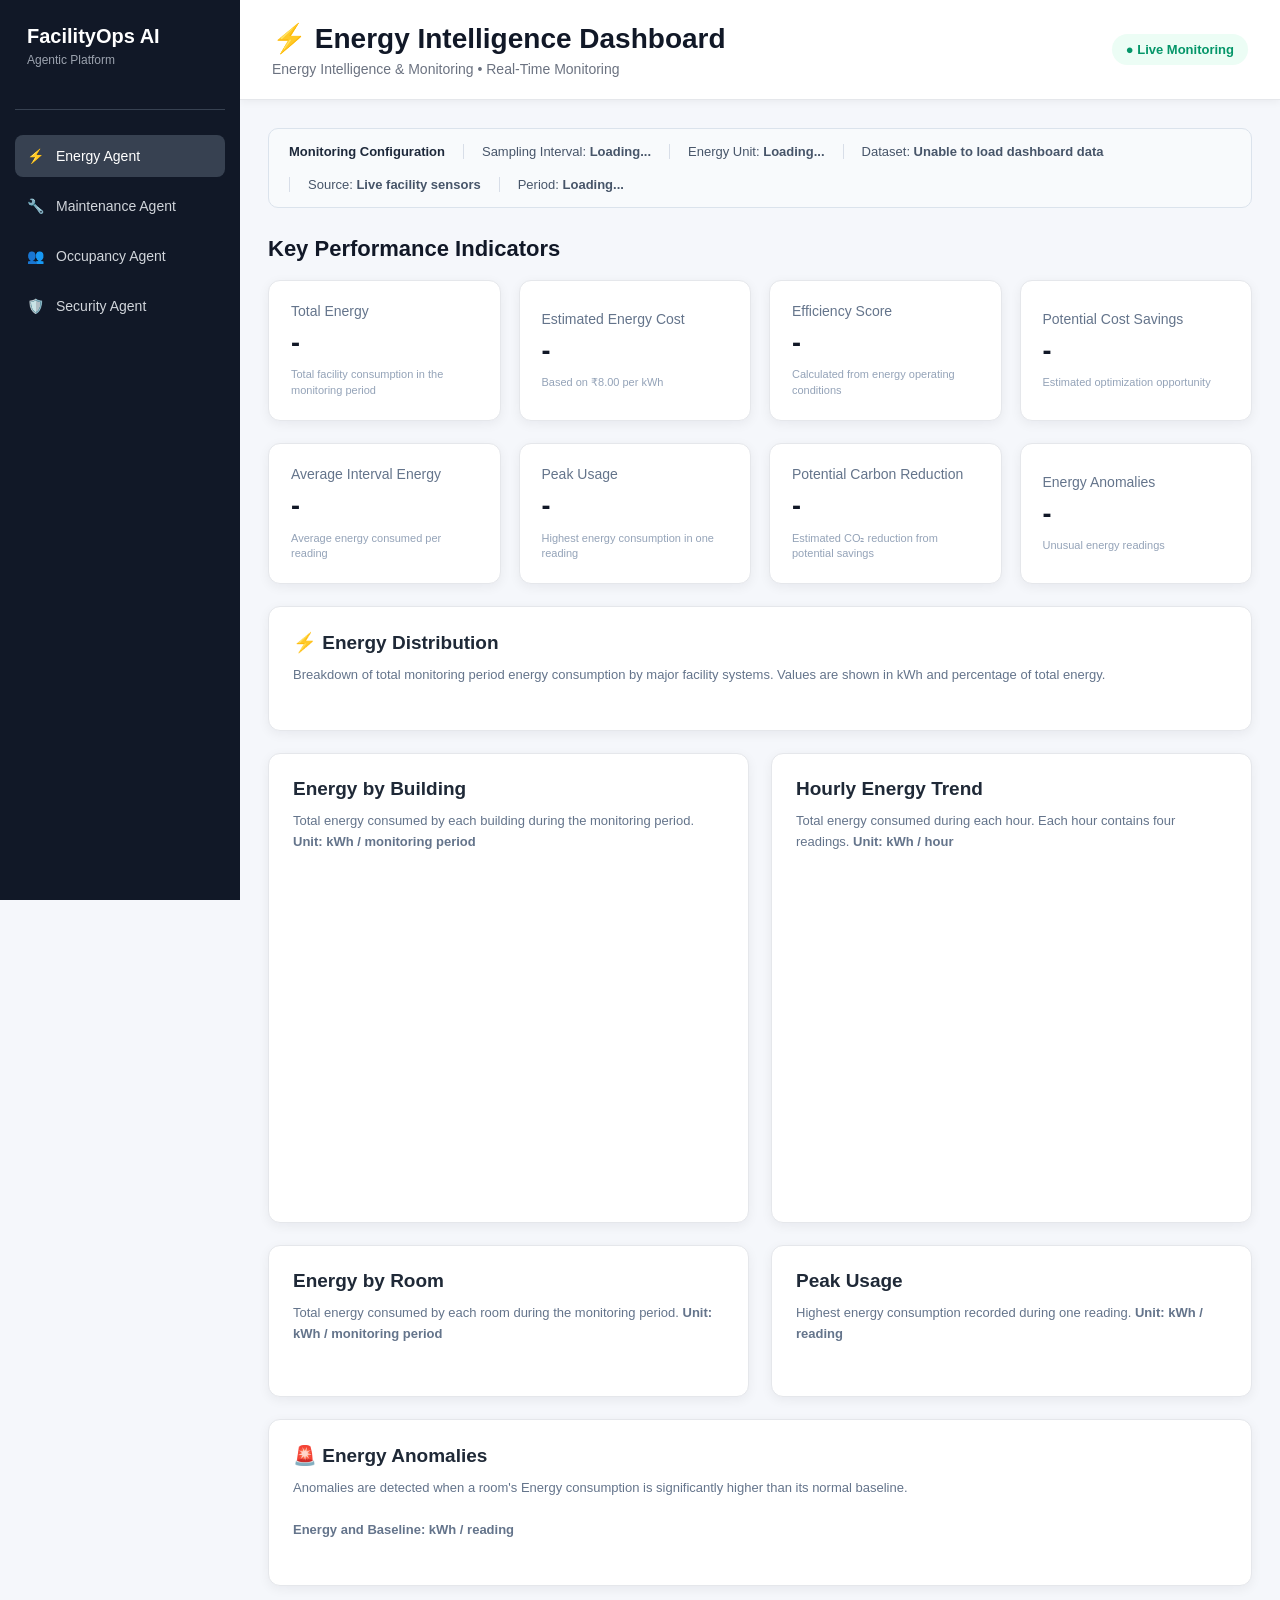
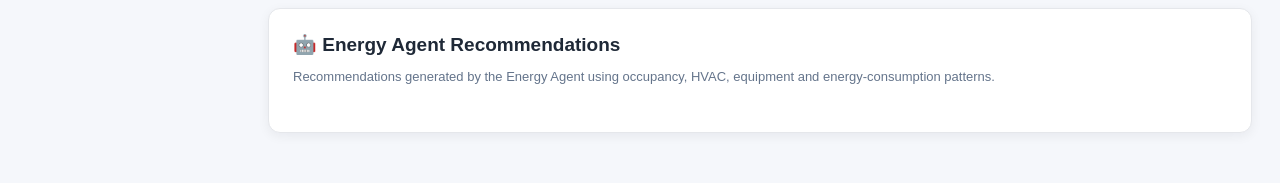
==== commit 36480fce: "Polish dashboard labels and enforce occupancy coverage Co-authored-by: arena-agent <297053741+arena-" ====
--- a/static/index.html
+++ b/static/index.html
@@ -47,7 +47,7 @@
 
             <p>
                 Energy Intelligence & Monitoring
-                • CSV-backed Monitoring
+                • Real-Time Monitoring
             </p>
         </div>
 
@@ -69,23 +69,23 @@
             <strong>Monitoring Configuration</strong>
 
             <span>
-                Sampling Interval: <b id="samplingInterval">Loading CSV...</b>
+                Sampling Interval: <b id="samplingInterval">Loading...</b>
             </span>
 
             <span>
-                Energy Unit: <b id="energyUnit">Loading CSV...</b>
+                Energy Unit: <b id="energyUnit">Loading...</b>
             </span>
 
             <span>
-                Dataset: <b id="datasetSummary">Loading CSV...</b>
+                Dataset: <b id="datasetSummary">Loading...</b>
             </span>
 
             <span>
-                Source: <b id="dataSource">facility_data.csv</b>
+                Source: <b id="dataSource">Live facility sensors</b>
             </span>
 
             <span>
-                Period: <b id="monitoringPeriod">Loading CSV...</b>
+                Period: <b id="monitoringPeriod">Loading...</b>
             </span>
 
         </section>
@@ -111,7 +111,7 @@
                 </strong>
 
                 <small>
-                    Total facility consumption in the CSV period
+                    Total facility consumption in the monitoring period
                 </small>
 
             </div>
@@ -175,7 +175,7 @@
                 </strong>
 
                 <small>
-                    Average energy consumed per CSV reading
+                    Average energy consumed per reading
                 </small>
 
             </div>
@@ -190,7 +190,7 @@
                 </strong>
 
                 <small>
-                    Highest energy consumption in one CSV reading
+                    Highest energy consumption in one reading
                 </small>
 
             </div>
@@ -220,7 +220,7 @@
                 </strong>
 
                 <small>
-                    Unusual CSV energy readings
+                    Unusual energy readings
                 </small>
 
             </div>
@@ -240,7 +240,7 @@
 
             <p class="chart-description">
 
-                Breakdown of total CSV-period energy consumption
+                Breakdown of total monitoring period energy consumption
                 by major facility systems.
 
                 Values are shown in kWh and percentage of total energy.
@@ -268,9 +268,9 @@
                 <p class="chart-description">
 
                     Total energy consumed by each building
-                    during the CSV monitoring period.
-
-                    <b>Unit: kWh / CSV period</b>
+                    during the monitoring period.
+
+                    <b>Unit: kWh / monitoring period</b>
 
                 </p>
 
@@ -290,7 +290,7 @@
                     Total energy consumed during each hour.
 
                     Each hour contains four
-                    CSV readings.
+                    readings.
 
                     <b>Unit: kWh / hour</b>
 
@@ -324,9 +324,9 @@
                 <p class="chart-description">
 
                     Total energy consumed by each room
-                    during the CSV monitoring period.
-
-                    <b>Unit: kWh / CSV period</b>
+                    during the monitoring period.
+
+                    <b>Unit: kWh / monitoring period</b>
 
                 </p>
 
@@ -344,9 +344,9 @@
                 <p class="chart-description">
 
                     Highest energy consumption recorded
-                    during one CSV reading.
-
-                    <b>Unit: kWh / CSV reading</b>
+                    during one reading.
+
+                    <b>Unit: kWh / reading</b>
 
                 </p>
 
@@ -370,14 +370,14 @@
             <p class="chart-description">
 
                 Anomalies are detected when a room's
-                CSV energy consumption is significantly
+                Energy consumption is significantly
                 higher than its normal baseline.
 
                 <br><br>
 
                 <b>
                     Energy and Baseline:
-                    kWh / CSV reading
+                    kWh / reading
                 </b>
 
             </p>
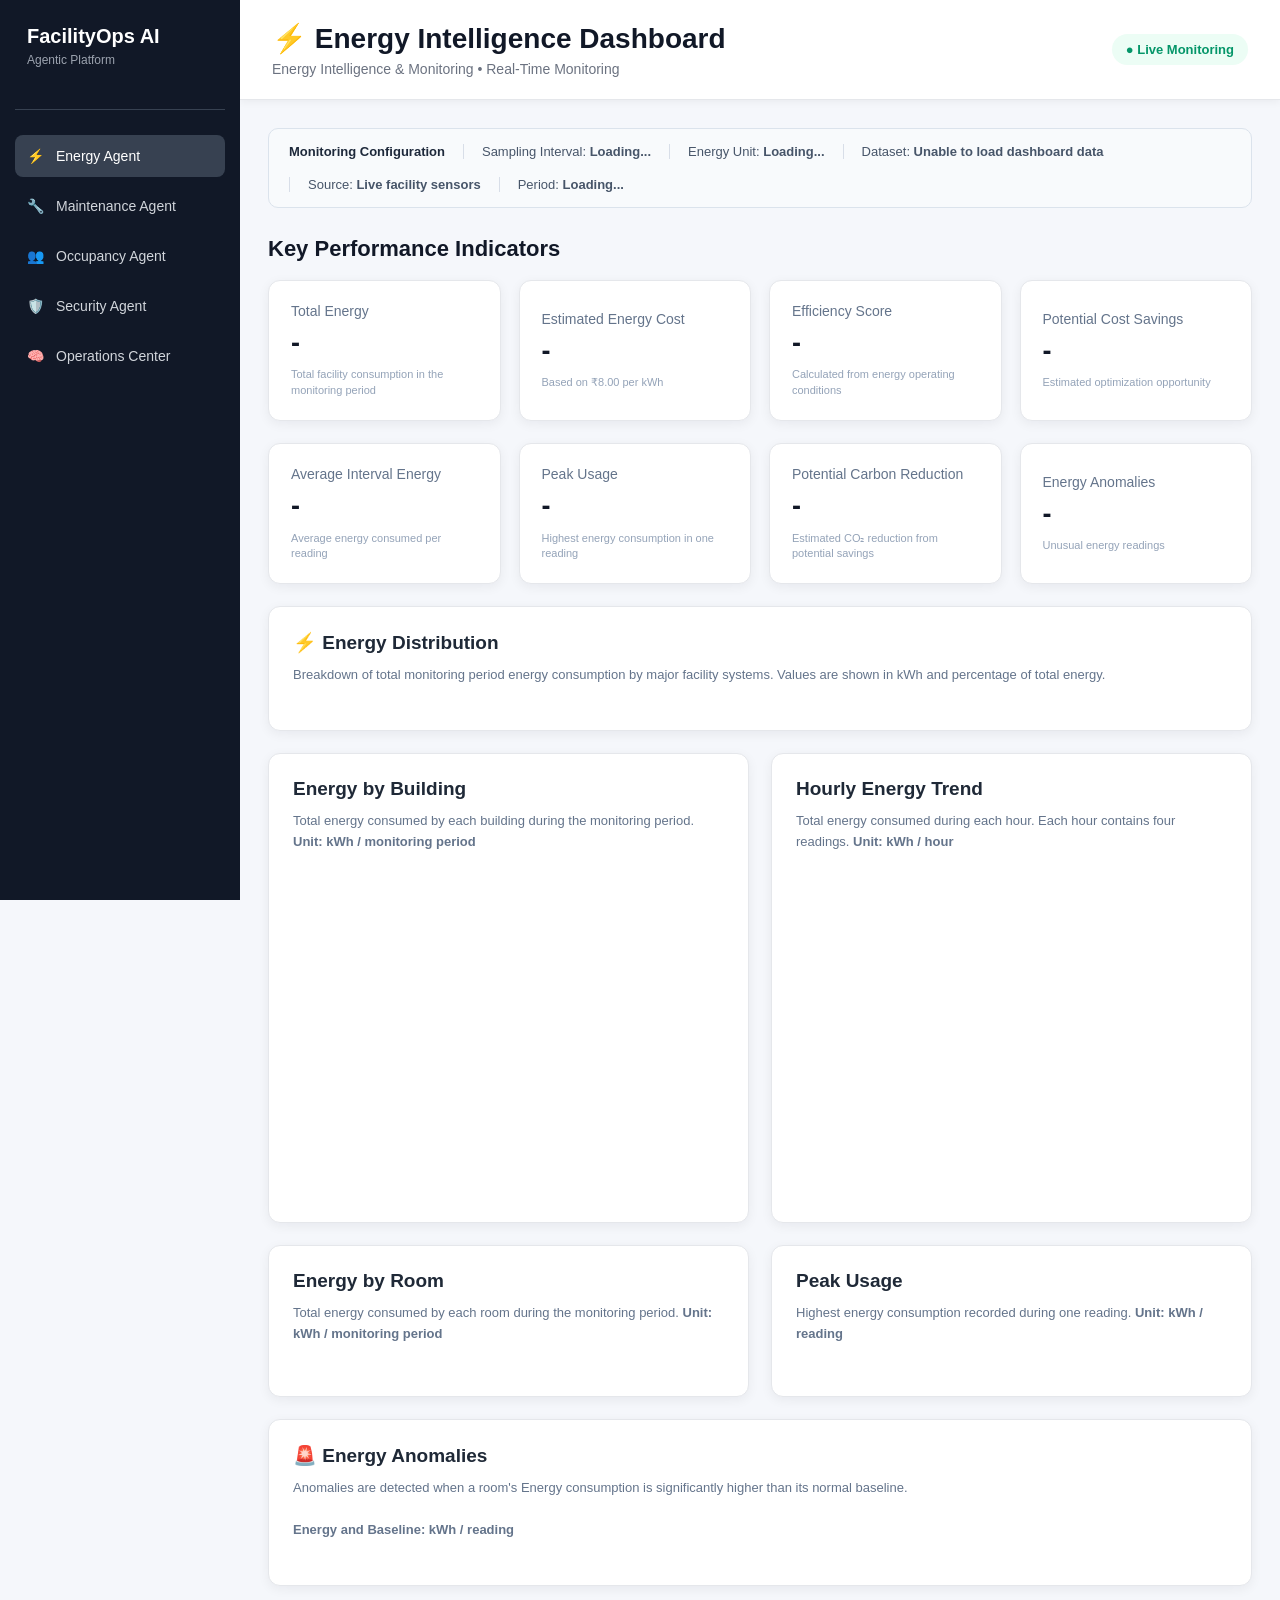
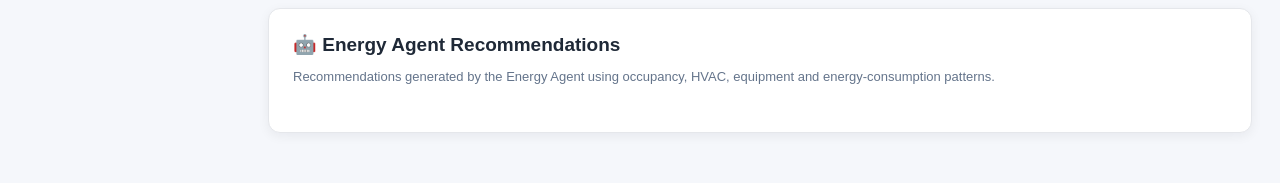
==== commit 628ec159: "Implement milestone 4 operations orchestrator Co-authored-by: arena-agent <297053741+arena-agent@use" ====
--- a/static/index.html
+++ b/static/index.html
@@ -16,26 +16,32 @@
             <h2>FacilityOps AI</h2>
             <p>Agentic Platform</p>
         </div>
-    
+
         <nav class="sidebar-nav">
             <a href="/" class="nav-item active">
                 <span>⚡</span>
                 <span>Energy Agent</span>
             </a>
-    
+
             <a href="/maintenance.html" class="nav-item">
                 <span>🔧</span>
                 <span>Maintenance Agent</span>
             </a>
-    
+
             <a href="/occupancy.html" class="nav-item">
                 <span>👥</span>
                 <span>Occupancy Agent</span>
             </a>
-    
+
             <a href="/security.html" class="nav-item">
                 <span>🛡️</span>
                 <span>Security Agent</span>
+            </a>
+
+
+            <a href="/operations.html" class="nav-item">
+                <span>🧠</span>
+                <span>Operations Center</span>
             </a>
         </nav>
     </aside>
@@ -424,4 +430,4 @@
 
 </body>
 
-</html>+</html>
--- a/static/style.css
+++ b/static/style.css
@@ -513,6 +513,12 @@
   font-weight: 700;
 
   color: #1f2937;
+}
+
+.alert.critical {
+  border-left: 4px solid #7f1d1d;
+
+  background: #fef2f2;
 }
 
 .alert.high {
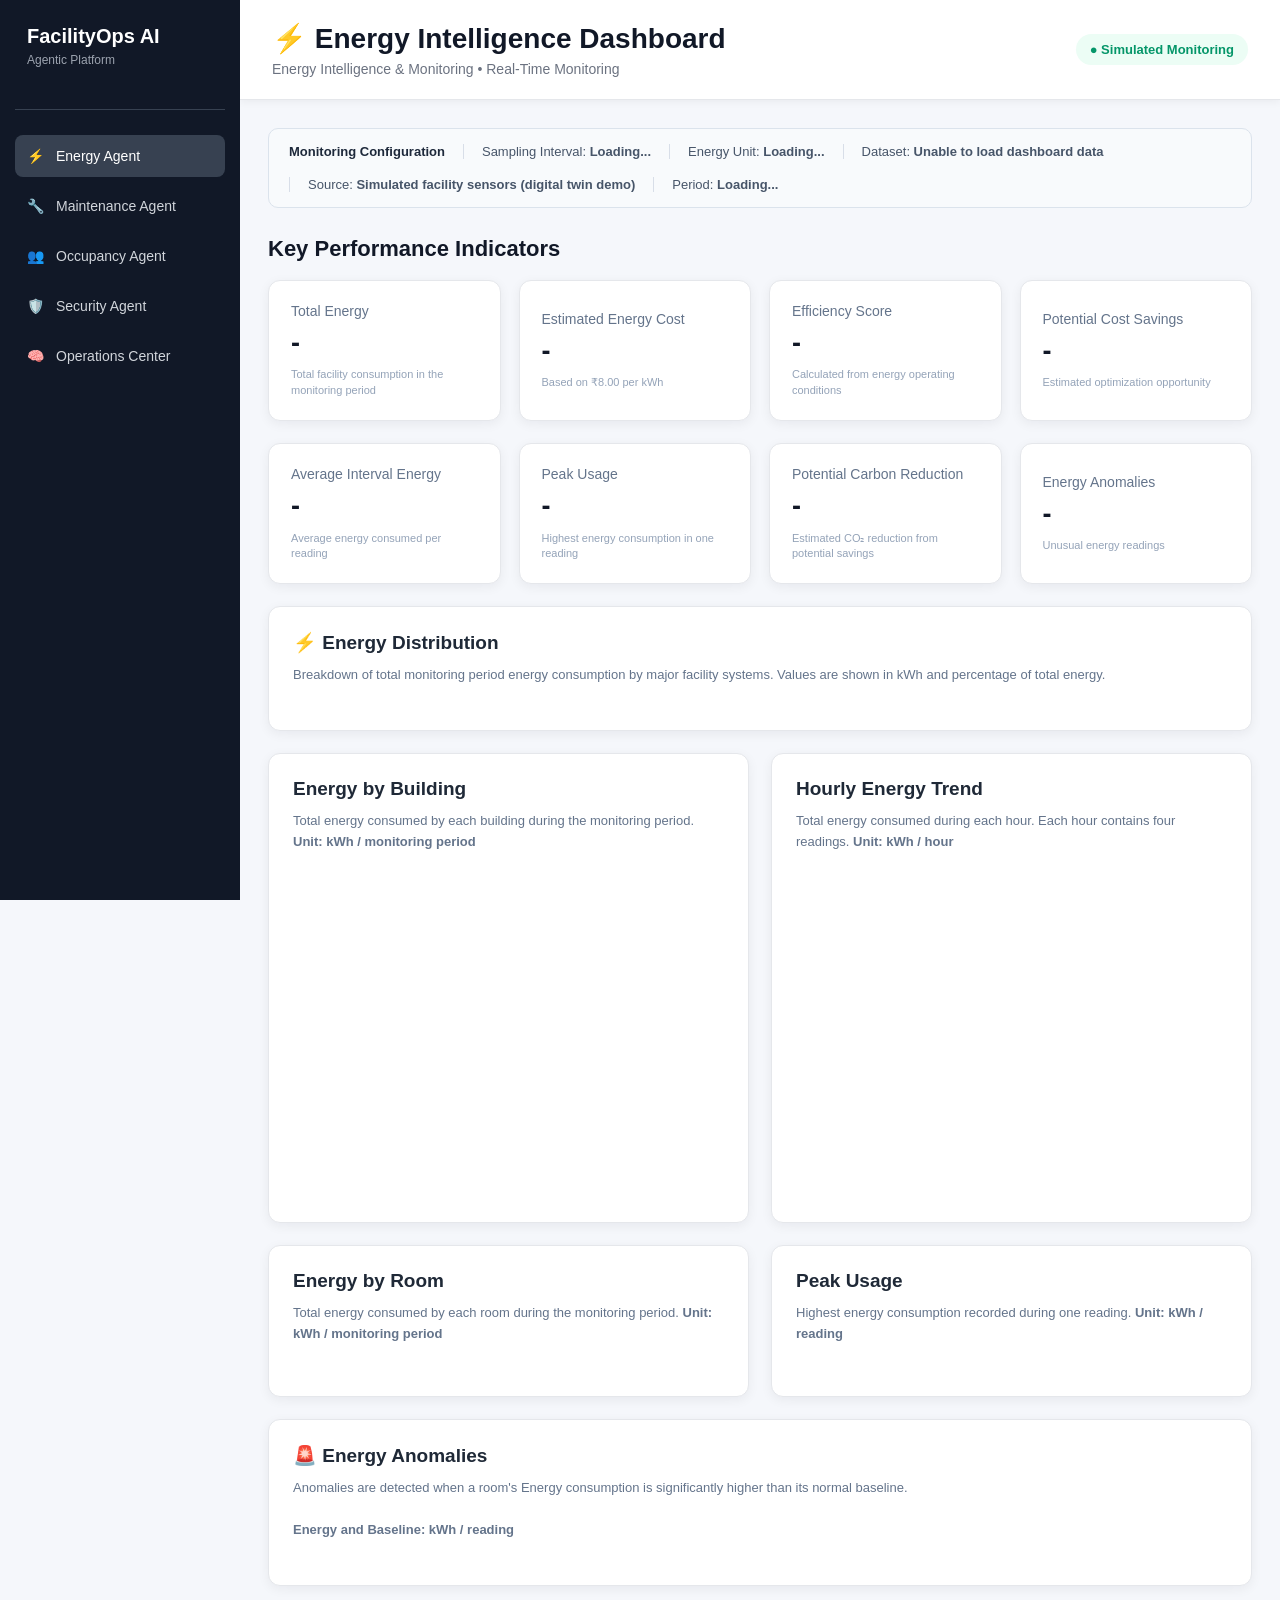
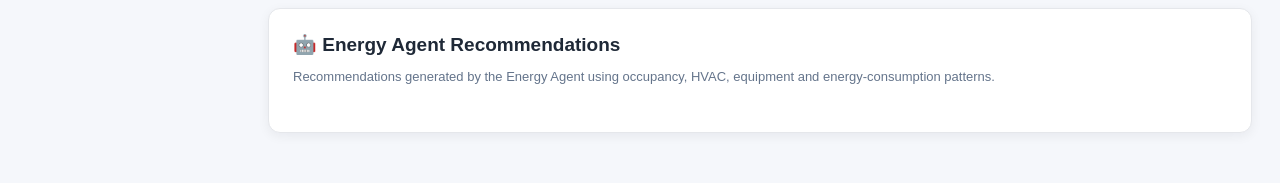
==== commit 802e3842: "Phase A cleanup: remove dead code/unserved ML, relabel simulated data, fix scoring contradictions De" ====
--- a/static/index.html
+++ b/static/index.html
@@ -58,7 +58,7 @@
         </div>
 
         <div class="header-actions">
-            <span class="live">● Live Monitoring</span>
+            <span class="live">● Simulated Monitoring</span>
         </div>
 
     </header>
@@ -87,7 +87,7 @@
             </span>
 
             <span>
-                Source: <b id="dataSource">Live facility sensors</b>
+                Source: <b id="dataSource">Simulated facility sensors (digital twin demo)</b>
             </span>
 
             <span>
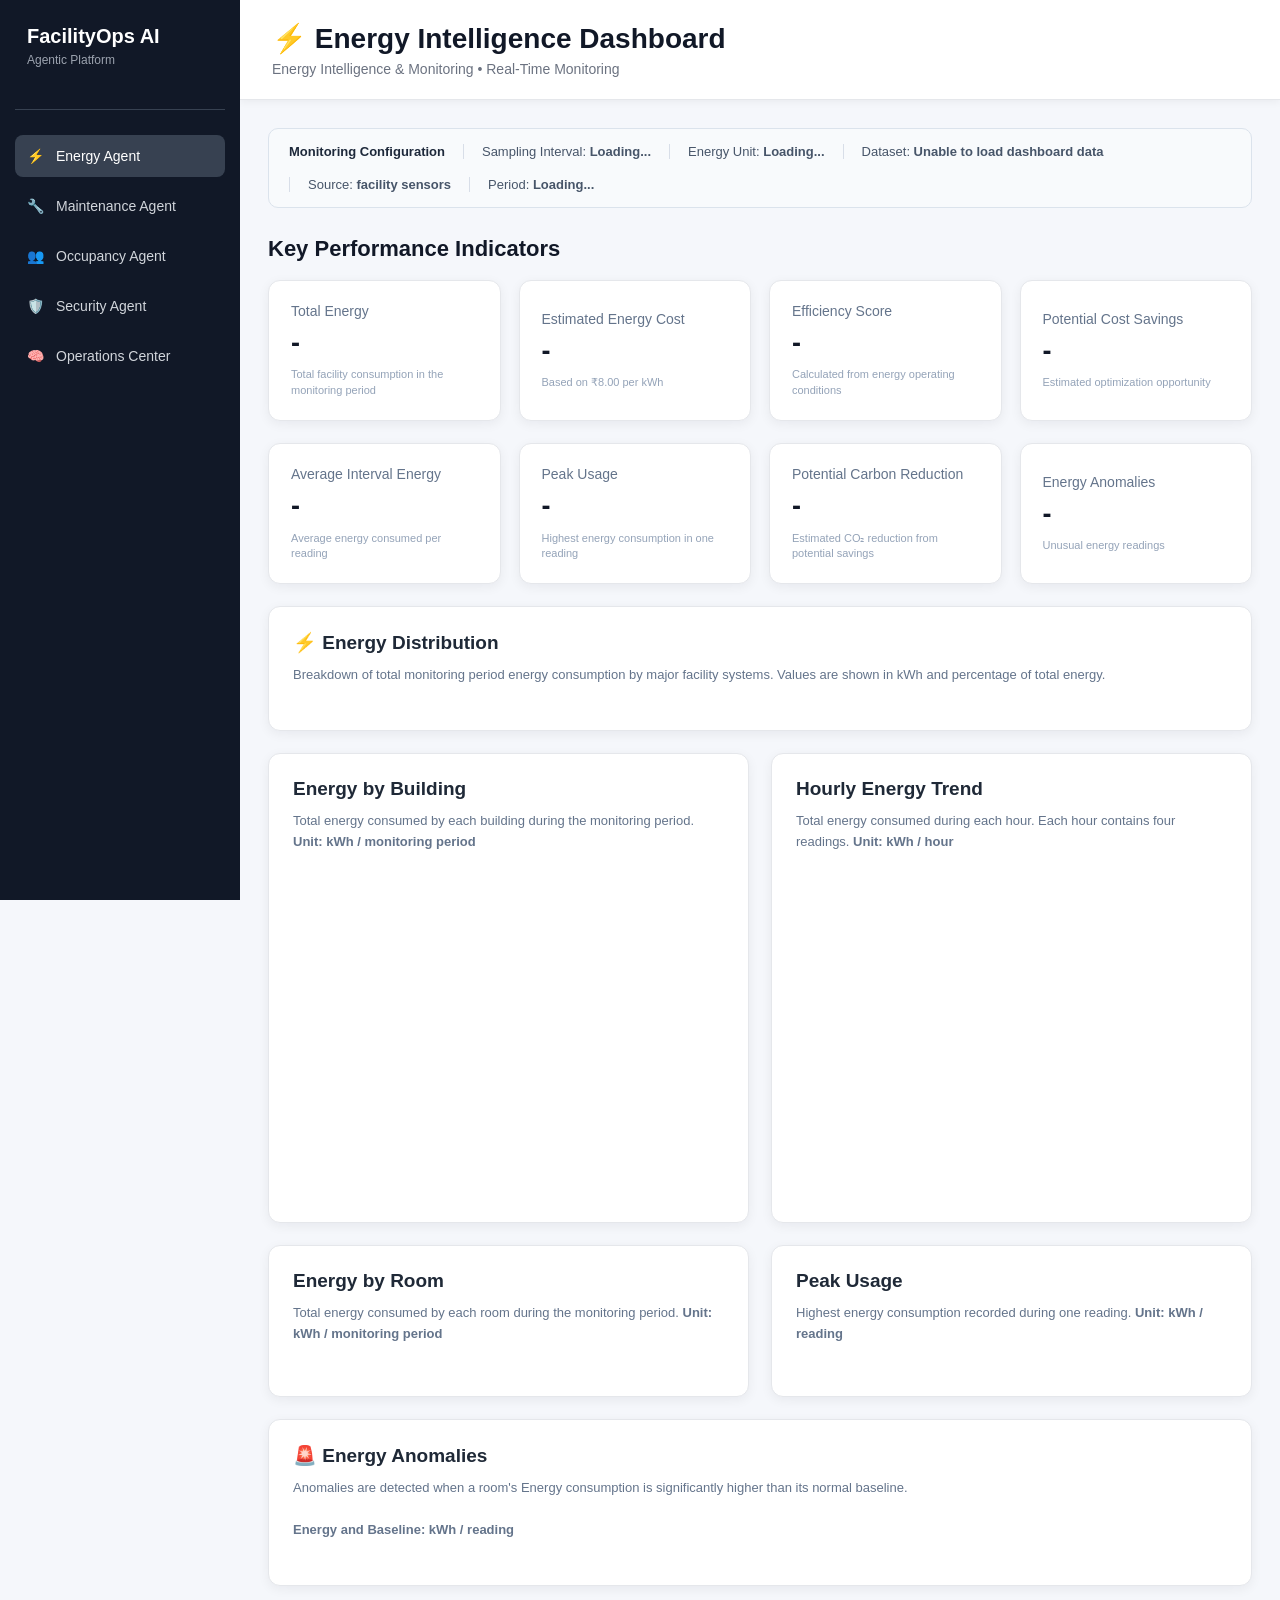
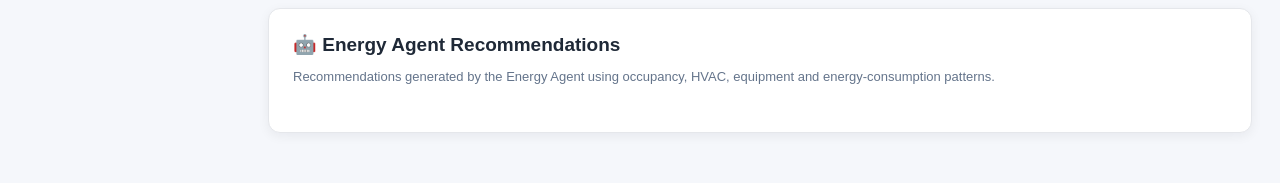
==== commit 228e2a31: "Add cost optimization agent and update operations dashboard" ====
--- a/static/index.html
+++ b/static/index.html
@@ -57,9 +57,6 @@
             </p>
         </div>
 
-        <div class="header-actions">
-            <span class="live">● Simulated Monitoring</span>
-        </div>
 
     </header>
 
@@ -87,7 +84,7 @@
             </span>
 
             <span>
-                Source: <b id="dataSource">Simulated facility sensors (digital twin demo)</b>
+                Source: <b id="dataSource"> facility sensors </b>
             </span>
 
             <span>
